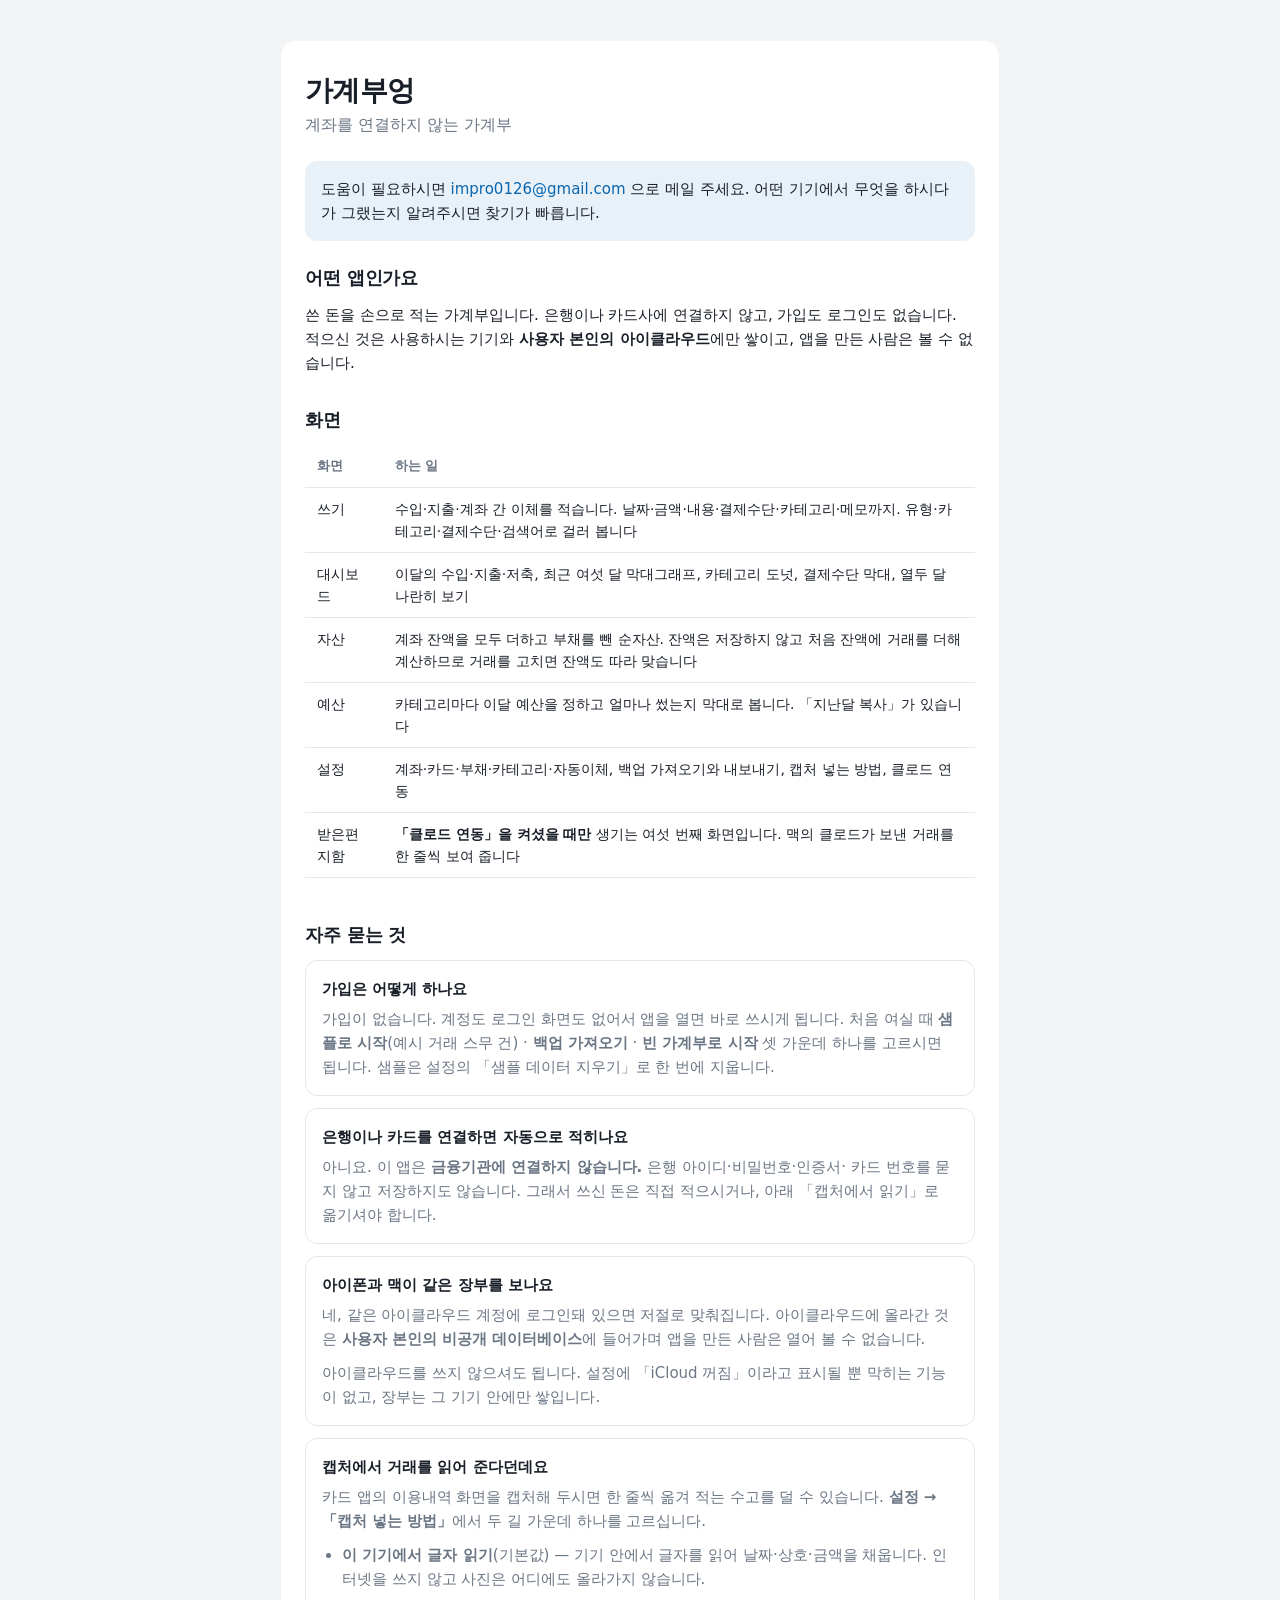
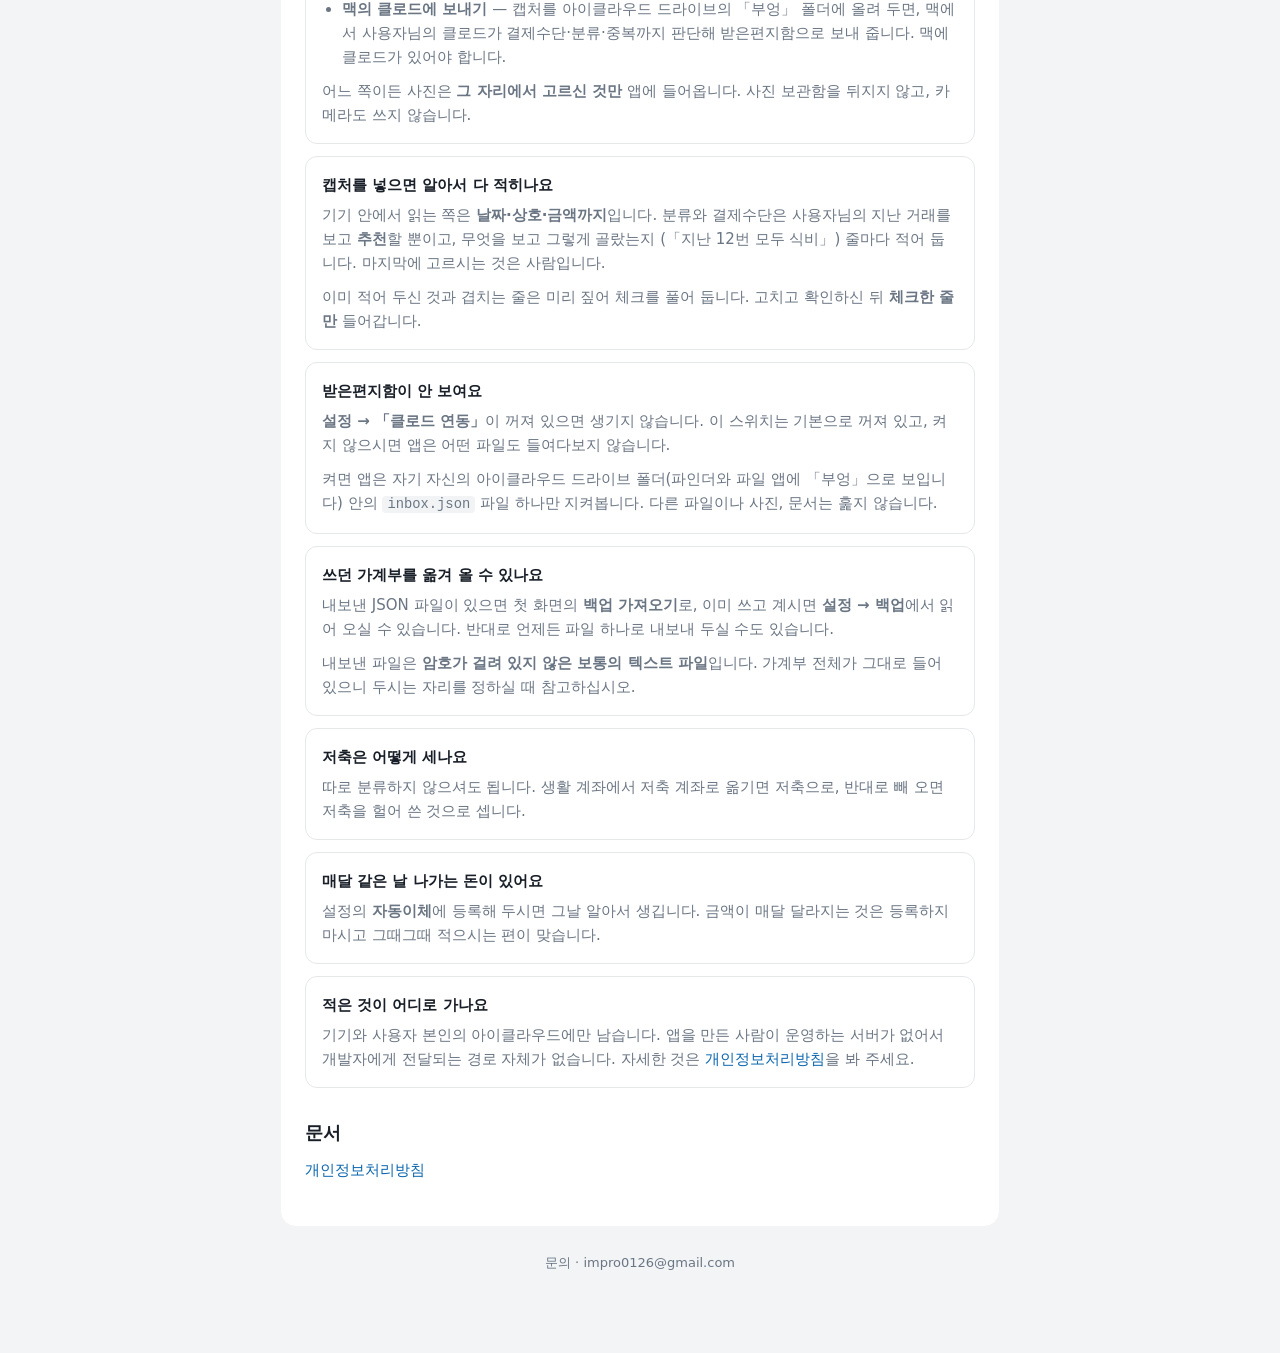
==== index.html @ d1806ceb "페이지 갱신" ====
<!DOCTYPE html>
<html lang="ko">
<head>
<meta charset="utf-8">
<meta name="viewport" content="width=device-width, initial-scale=1">
<title>가계부엉 — 도움말</title>
<link rel="stylesheet" href="style.css">
</head>
<body>
<main>
  <h1>가계부엉</h1>
  <p class="lead">계좌를 연결하지 않는 가계부</p>

  <div class="callout">
    도움이 필요하시면 <a href="mailto:impro0126@gmail.com">impro0126@gmail.com</a> 으로
    메일 주세요. 어떤 기기에서 무엇을 하시다가 그랬는지 알려주시면 찾기가 빠릅니다.
  </div>

  <h2>어떤 앱인가요</h2>
  <p>쓴 돈을 손으로 적는 가계부입니다. 은행이나 카드사에 연결하지 않고, 가입도 로그인도
     없습니다. 적으신 것은 사용하시는 기기와 <b>사용자 본인의 아이클라우드</b>에만 쌓이고,
     앱을 만든 사람은 볼 수 없습니다.</p>

  <h2>화면</h2>
  <div class="table-wrap">
  <table>
    <thead><tr><th>화면</th><th>하는 일</th></tr></thead>
    <tbody>
      <tr><td>쓰기</td><td>수입·지출·계좌 간 이체를 적습니다. 날짜·금액·내용·결제수단·카테고리·메모까지. 유형·카테고리·결제수단·검색어로 걸러 봅니다</td></tr>
      <tr><td>대시보드</td><td>이달의 수입·지출·저축, 최근 여섯 달 막대그래프, 카테고리 도넛, 결제수단 막대, 열두 달 나란히 보기</td></tr>
      <tr><td>자산</td><td>계좌 잔액을 모두 더하고 부채를 뺀 순자산. 잔액은 저장하지 않고 처음 잔액에 거래를 더해 계산하므로 거래를 고치면 잔액도 따라 맞습니다</td></tr>
      <tr><td>예산</td><td>카테고리마다 이달 예산을 정하고 얼마나 썼는지 막대로 봅니다. 「지난달 복사」가 있습니다</td></tr>
      <tr><td>설정</td><td>계좌·카드·부채·카테고리·자동이체, 백업 가져오기와 내보내기, 캡처 넣는 방법, 클로드 연동</td></tr>
      <tr><td>받은편지함</td><td><b>「클로드 연동」을 켜셨을 때만</b> 생기는 여섯 번째 화면입니다. 맥의 클로드가 보낸 거래를 한 줄씩 보여 줍니다</td></tr>
    </tbody>
  </table>
  </div>

  <h2>자주 묻는 것</h2>

  <div class="faq">
    <strong>가입은 어떻게 하나요</strong>
    <p>가입이 없습니다. 계정도 로그인 화면도 없어서 앱을 열면 바로 쓰시게 됩니다.
       처음 여실 때 <b>샘플로 시작</b>(예시 거래 스무 건) · <b>백업 가져오기</b> ·
       <b>빈 가계부로 시작</b> 셋 가운데 하나를 고르시면 됩니다. 샘플은 설정의
       「샘플 데이터 지우기」로 한 번에 지웁니다.</p>
  </div>

  <div class="faq">
    <strong>은행이나 카드를 연결하면 자동으로 적히나요</strong>
    <p>아니요. 이 앱은 <b>금융기관에 연결하지 않습니다.</b> 은행 아이디·비밀번호·인증서·
       카드 번호를 묻지 않고 저장하지도 않습니다. 그래서 쓰신 돈은 직접 적으시거나,
       아래 「캡처에서 읽기」로 옮기셔야 합니다.</p>
  </div>

  <div class="faq">
    <strong>아이폰과 맥이 같은 장부를 보나요</strong>
    <p>네, 같은 아이클라우드 계정에 로그인돼 있으면 저절로 맞춰집니다. 아이클라우드에
       올라간 것은 <b>사용자 본인의 비공개 데이터베이스</b>에 들어가며 앱을 만든 사람은
       열어 볼 수 없습니다.</p>
    <p>아이클라우드를 쓰지 않으셔도 됩니다. 설정에 「iCloud 꺼짐」이라고 표시될 뿐
       막히는 기능이 없고, 장부는 그 기기 안에만 쌓입니다.</p>
  </div>

  <div class="faq">
    <strong>캡처에서 거래를 읽어 준다던데요</strong>
    <p>카드 앱의 이용내역 화면을 캡처해 두시면 한 줄씩 옮겨 적는 수고를 덜 수 있습니다.
       <b>설정 → 「캡처 넣는 방법」</b>에서 두 길 가운데 하나를 고르십니다.</p>
    <ul>
      <li><b>이 기기에서 글자 읽기</b>(기본값) — 기기 안에서 글자를 읽어 날짜·상호·금액을
          채웁니다. 인터넷을 쓰지 않고 사진은 어디에도 올라가지 않습니다.</li>
      <li><b>맥의 클로드에 보내기</b> — 캡처를 아이클라우드 드라이브의 「부엉」 폴더에 올려
          두면, 맥에서 사용자님의 클로드가 결제수단·분류·중복까지 판단해 받은편지함으로
          보내 줍니다. 맥에 클로드가 있어야 합니다.</li>
    </ul>
    <p>어느 쪽이든 사진은 <b>그 자리에서 고르신 것만</b> 앱에 들어옵니다. 사진 보관함을
       뒤지지 않고, 카메라도 쓰지 않습니다.</p>
  </div>

  <div class="faq">
    <strong>캡처를 넣으면 알아서 다 적히나요</strong>
    <p>기기 안에서 읽는 쪽은 <b>날짜·상호·금액까지</b>입니다. 분류와 결제수단은
       사용자님의 지난 거래를 보고 <b>추천</b>할 뿐이고, 무엇을 보고 그렇게 골랐는지
       (「지난 12번 모두 식비」) 줄마다 적어 둡니다. 마지막에 고르시는 것은 사람입니다.</p>
    <p>이미 적어 두신 것과 겹치는 줄은 미리 짚어 체크를 풀어 둡니다.
       고치고 확인하신 뒤 <b>체크한 줄만</b> 들어갑니다.</p>
  </div>

  <div class="faq">
    <strong>받은편지함이 안 보여요</strong>
    <p><b>설정 → 「클로드 연동」</b>이 꺼져 있으면 생기지 않습니다. 이 스위치는 기본으로
       꺼져 있고, 켜지 않으시면 앱은 어떤 파일도 들여다보지 않습니다.</p>
    <p>켜면 앱은 자기 자신의 아이클라우드 드라이브 폴더(파인더와 파일 앱에 「부엉」으로
       보입니다) 안의 <code>inbox.json</code> 파일 하나만 지켜봅니다. 다른 파일이나 사진,
       문서는 훑지 않습니다.</p>
  </div>

  <div class="faq">
    <strong>쓰던 가계부를 옮겨 올 수 있나요</strong>
    <p>내보낸 JSON 파일이 있으면 첫 화면의 <b>백업 가져오기</b>로, 이미 쓰고 계시면
       <b>설정 → 백업</b>에서 읽어 오실 수 있습니다. 반대로 언제든 파일 하나로
       내보내 두실 수도 있습니다.</p>
    <p>내보낸 파일은 <b>암호가 걸려 있지 않은 보통의 텍스트 파일</b>입니다. 가계부 전체가
       그대로 들어 있으니 두시는 자리를 정하실 때 참고하십시오.</p>
  </div>

  <div class="faq">
    <strong>저축은 어떻게 세나요</strong>
    <p>따로 분류하지 않으셔도 됩니다. 생활 계좌에서 저축 계좌로 옮기면 저축으로,
       반대로 빼 오면 저축을 헐어 쓴 것으로 셉니다.</p>
  </div>

  <div class="faq">
    <strong>매달 같은 날 나가는 돈이 있어요</strong>
    <p>설정의 <b>자동이체</b>에 등록해 두시면 그날 알아서 생깁니다. 금액이 매달 달라지는
       것은 등록하지 마시고 그때그때 적으시는 편이 맞습니다.</p>
  </div>

  <div class="faq">
    <strong>적은 것이 어디로 가나요</strong>
    <p>기기와 사용자 본인의 아이클라우드에만 남습니다. 앱을 만든 사람이 운영하는 서버가
       없어서 개발자에게 전달되는 경로 자체가 없습니다.
       자세한 것은 <a href="privacy.html">개인정보처리방침</a>을 봐 주세요.</p>
  </div>

  <h2>문서</h2>
  <p><a href="privacy.html">개인정보처리방침</a></p>
</main>
<footer>문의 · impro0126@gmail.com</footer>
</body>
</html>
---- style.css ----
/* 공통 디자인 시스템(루트 DESIGN.md)의 간격·모서리·글자 크기를 따른다.
   소리내어읽기의 `공개_웹페이지/style.css` 를 그대로 가져와 주조색만 바꿨다.

   ⚠️ 주조색은 앱 아이콘의 파랑(#0B66AE — 부엉이 눈에서 뽑은 값)이다.
   이 페이지는 앱의 얼굴이라 토스풍 파랑(#3182F6)을 쓰면 아이콘과 어긋난다.
   DESIGN.md 가 허용하는 예외이며, 소리내어읽기 페이지가 같은 까닭으로
   #3B5BDB 를 쓴다. 두 페이지의 색이 다른 것은 실수가 아니라 앱이 달라서다. */

:root {
  --primary: #0B66AE;
  --primary-container: #e8f1f8;
  --background: #f2f4f6;
  --surface: #ffffff;
  --on-surface: #191f28;
  --on-surface-variant: #6b7684;
  --border: #e5e8eb;
  --border-subtle: #f2f4f6;
}

* { box-sizing: border-box; }

body {
  margin: 0;
  padding: 40px 20px 80px;
  background: var(--background);
  color: var(--on-surface);
  font-family: Pretendard, -apple-system, BlinkMacSystemFont, system-ui,
               'Apple SD Gothic Neo', sans-serif;
  font-size: 15px;
  line-height: 24px;
  -webkit-text-size-adjust: 100%;
}

main {
  max-width: 720px;
  margin: 0 auto;
  background: var(--surface);
  border: 1px solid var(--border-subtle);
  border-radius: 16px;
  padding: 32px 24px;
}

h1 {
  font-size: 28px;
  font-weight: 700;
  line-height: 36px;
  letter-spacing: -0.02em;
  margin: 0 0 4px;
}

h2 {
  font-size: 18px;
  font-weight: 700;
  line-height: 26px;
  letter-spacing: -0.01em;
  margin: 32px 0 12px;
}

h3 {
  font-size: 16px;
  font-weight: 600;
  line-height: 24px;
  margin: 24px 0 8px;
}

p { margin: 0 0 12px; }
ul { margin: 0 0 12px; padding-left: 20px; }
ol { margin: 0 0 12px; padding-left: 20px; }
li { margin-bottom: 6px; }

a { color: var(--primary); text-decoration: none; }
a:hover { text-decoration: underline; }

.meta, .back {
  color: var(--on-surface-variant);
  font-size: 13px;
  line-height: 18px;
}
.meta { margin-bottom: 24px; }
.back { margin: 0 0 24px; }

.callout {
  background: var(--primary-container);
  border-radius: 12px;
  padding: 16px;
  margin-bottom: 8px;
}
/* 방침 첫머리의 한 줄 요약처럼 아래에 본문이 바로 붙는 자리가 있어 여백을 둔다. */
.callout + h2 { margin-top: 24px; }

.lead {
  font-size: 16px;
  color: var(--on-surface-variant);
  margin-bottom: 24px;
}

/* 표는 좁은 화면에서 넘칠 수 있어 가로로만 스크롤시킨다.
   부엉 방침은 표가 셋이라(§2·§3·§5) 이 감싸개를 반드시 씌운다. */
.table-wrap { overflow-x: auto; margin-bottom: 12px; }
table {
  width: 100%;
  border-collapse: collapse;
  font-size: 14px;
  line-height: 22px;
  margin-bottom: 12px;
}
th, td {
  text-align: left;
  padding: 10px 12px;
  border-bottom: 1px solid var(--border);
  vertical-align: top;
}
th {
  font-weight: 600;
  color: var(--on-surface-variant);
  font-size: 13px;
  white-space: nowrap;
}

.faq {
  border: 1px solid var(--border);
  border-radius: 12px;
  padding: 16px;
  margin-bottom: 12px;
}
.faq strong { display: block; margin-bottom: 6px; }
.faq p { margin: 0; color: var(--on-surface-variant); }
/* ⚠️ 위 `margin: 0` 때문에 문단이 둘 이상이면 서로 달라붙는다. 사이를 띄운다. */
.faq p + p,
.faq p + ol,
.faq p + ul { margin-top: 10px; }
.faq ol,
.faq ul { margin: 0; padding-left: 20px; color: var(--on-surface-variant); }
.faq ol + p,
.faq ul + p { margin-top: 10px; }
.faq li { margin-bottom: 6px; }
.faq code {
  background: var(--surface-variant, #f1f3f5);
  border-radius: 4px;
  padding: 1px 5px;
  font-size: 0.92em;
}

code {
  background: #f1f3f5;
  border-radius: 4px;
  padding: 1px 5px;
  font-size: 0.92em;
}

footer {
  max-width: 720px;
  margin: 24px auto 0;
  color: var(--on-surface-variant);
  font-size: 13px;
  text-align: center;
}

@media (max-width: 520px) {
  body { padding: 20px 12px 60px; }
  main { padding: 24px 16px; border-radius: 14px; }
  h1 { font-size: 24px; line-height: 32px; }
}
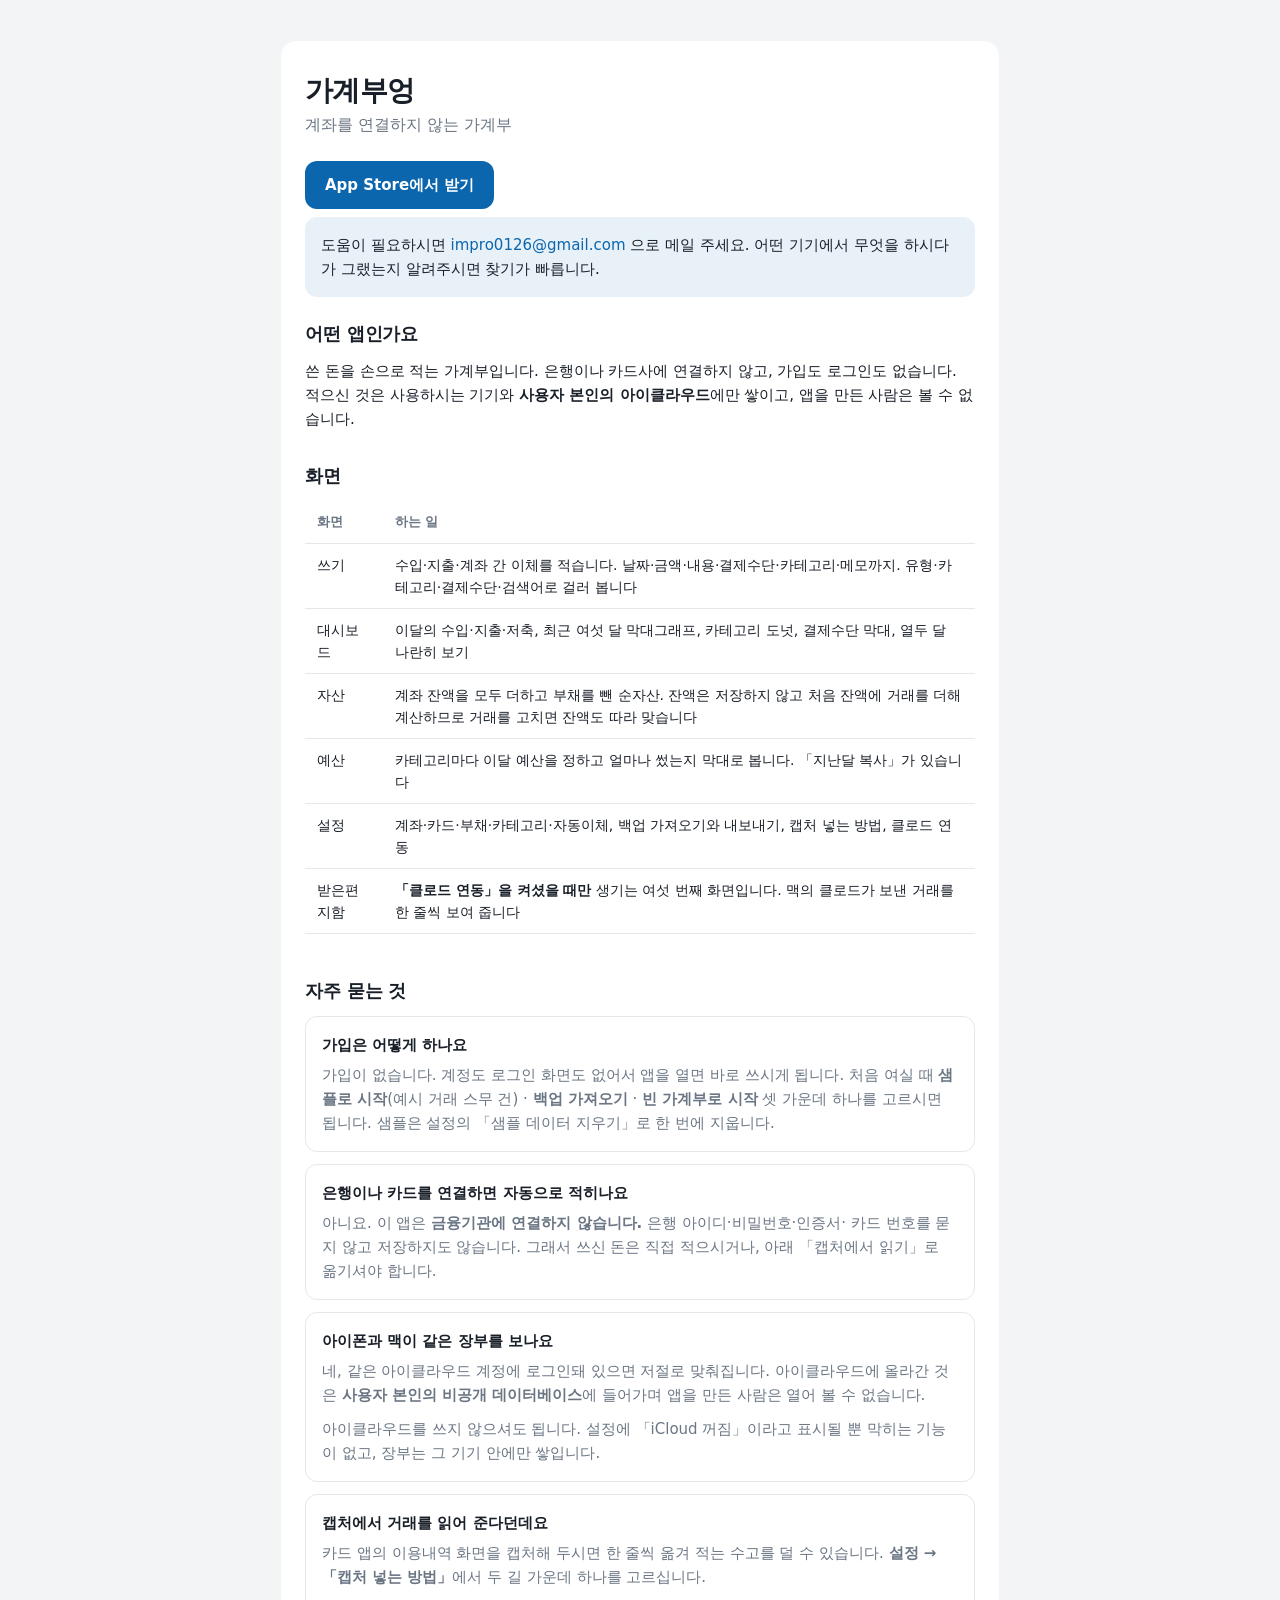
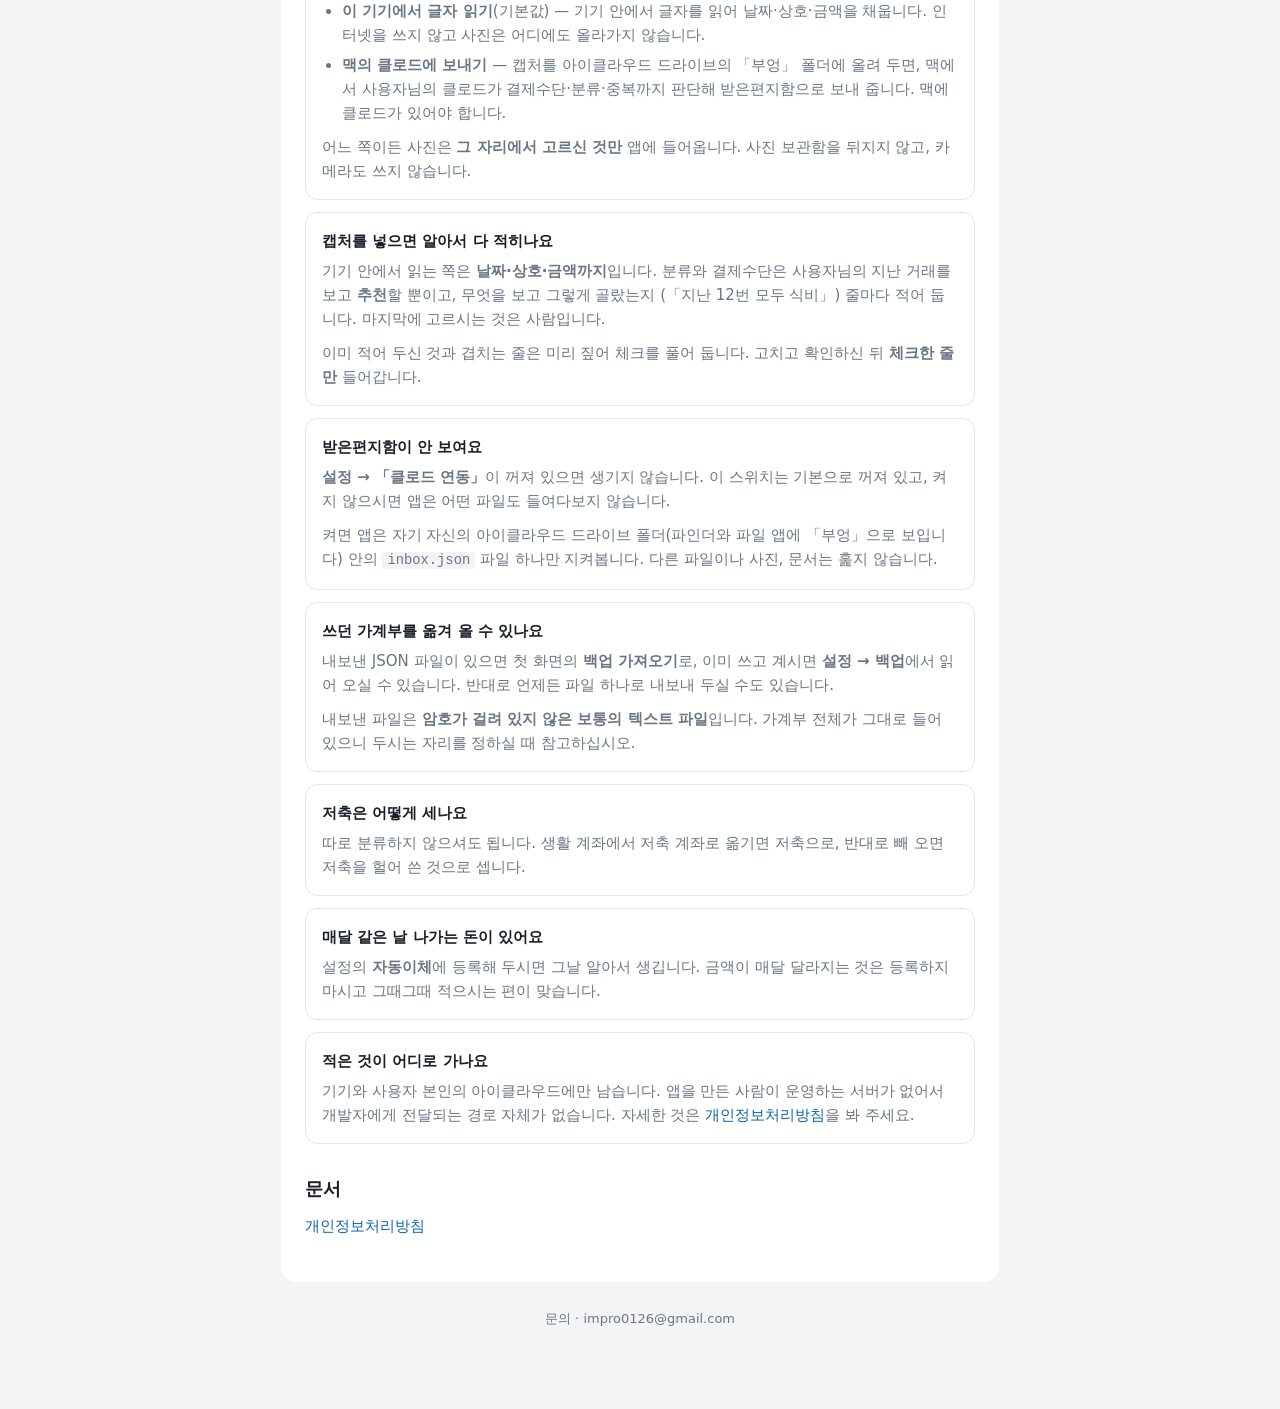
==== commit 5e74928b: "페이지 갱신" ====
--- a/index.html
+++ b/index.html
@@ -3,13 +3,41 @@
 <head>
 <meta charset="utf-8">
 <meta name="viewport" content="width=device-width, initial-scale=1">
-<title>가계부엉 — 도움말</title>
+<title>가계부엉 — 계좌 연결 없는 광고 없는 가계부 앱 (아이폰·맥)</title>
+<!-- 검색 결과와 링크 미리보기에 뜨는 글. 앱스토어 설명과 어긋나지 않게 고칠 것 -->
+<meta name="description" content="은행에 로그인하지 않고 가입도 없는 가계부 앱입니다. 쓴 돈을 적으면 한 달이 그림으로 정리되고, 예산과 순자산까지 봅니다. 광고가 없습니다.">
+<link rel="canonical" href="https://impro0126-pixel.github.io/gagyebueong/">
+<link rel="icon" href="icon.jpg">
+<link rel="apple-touch-icon" href="icon.jpg">
+<meta name="apple-itunes-app" content="app-id=6811481053">
+<meta property="og:type" content="website">
+<meta property="og:locale" content="ko_KR">
+<meta property="og:title" content="가계부엉 — 계좌를 연결하지 않는 가계부">
+<meta property="og:description" content="은행 로그인도 가입도 광고도 없는 가계부 앱">
+<meta property="og:url" content="https://impro0126-pixel.github.io/gagyebueong/">
+<meta property="og:image" content="https://impro0126-pixel.github.io/gagyebueong/icon.jpg">
+<script type="application/ld+json">
+{
+  "@context": "https://schema.org",
+  "@type": "SoftwareApplication",
+  "name": "가계부엉",
+  "description": "계좌를 연결하지 않는 가계부 앱",
+  "operatingSystem": "iOS, macOS",
+  "applicationCategory": "FinanceApplication",
+  "inLanguage": "ko",
+  "image": "https://impro0126-pixel.github.io/gagyebueong/icon.jpg",
+  "downloadUrl": "https://apps.apple.com/kr/app/id6811481053",
+  "offers": { "@type": "Offer", "price": "0", "priceCurrency": "KRW" }
+}
+</script>
 <link rel="stylesheet" href="style.css">
 </head>
 <body>
 <main>
   <h1>가계부엉</h1>
   <p class="lead">계좌를 연결하지 않는 가계부</p>
+
+  <a class="store-button" href="https://apps.apple.com/kr/app/id6811481053">App Store에서 받기</a>
 
   <div class="callout">
     도움이 필요하시면 <a href="mailto:impro0126@gmail.com">impro0126@gmail.com</a> 으로
--- a/style.css
+++ b/style.css
@@ -148,6 +148,19 @@
   font-size: 0.92em;
 }
 
+/* 앱스토어로 가는 단추. 애플 공식 배지 그림은 안 쓴다 — 받아 둔 그림이 없고,
+   글자 단추면 색이 페이지 주조색을 따라간다. */
+.store-button {
+  display: inline-block;
+  background: var(--primary);
+  color: #fff;
+  font-weight: 600;
+  border-radius: 12px;
+  padding: 12px 20px;
+  margin-bottom: 8px;
+}
+.store-button:hover { text-decoration: none; opacity: 0.9; }
+
 footer {
   max-width: 720px;
   margin: 24px auto 0;
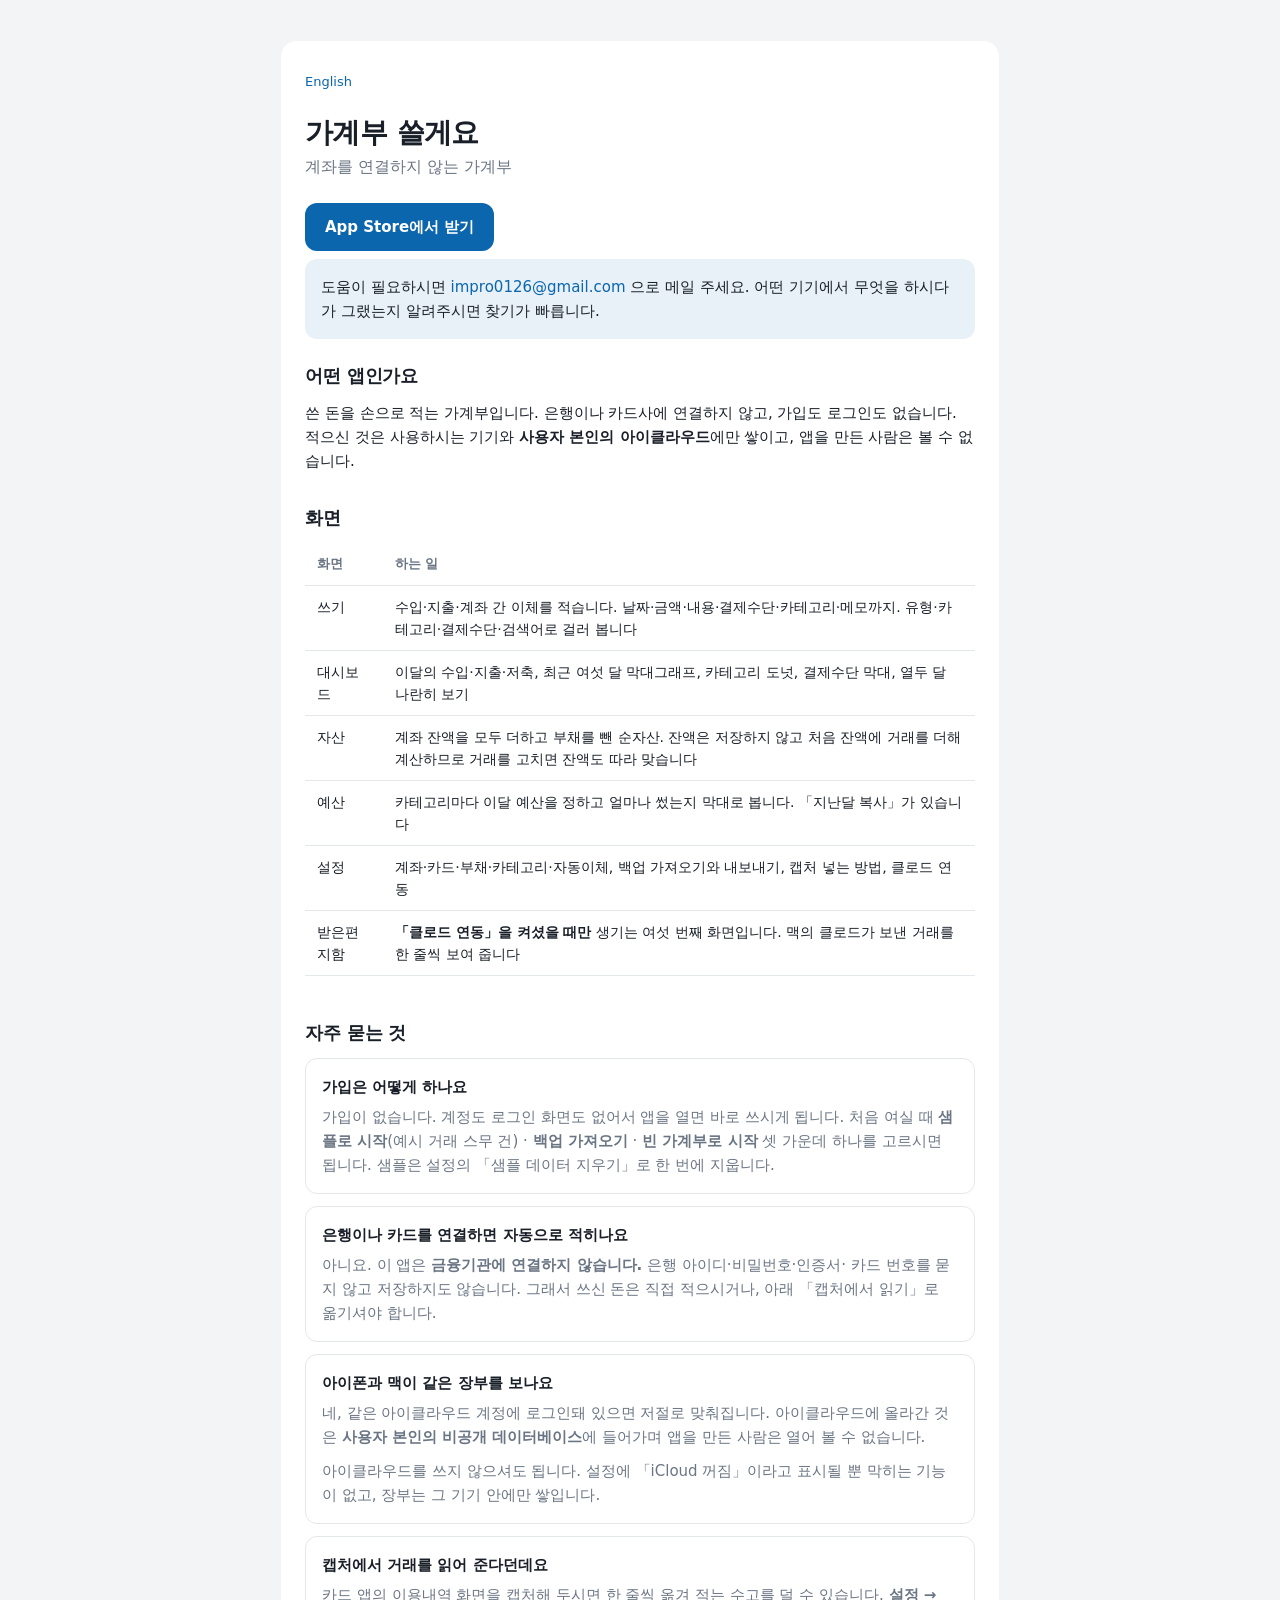
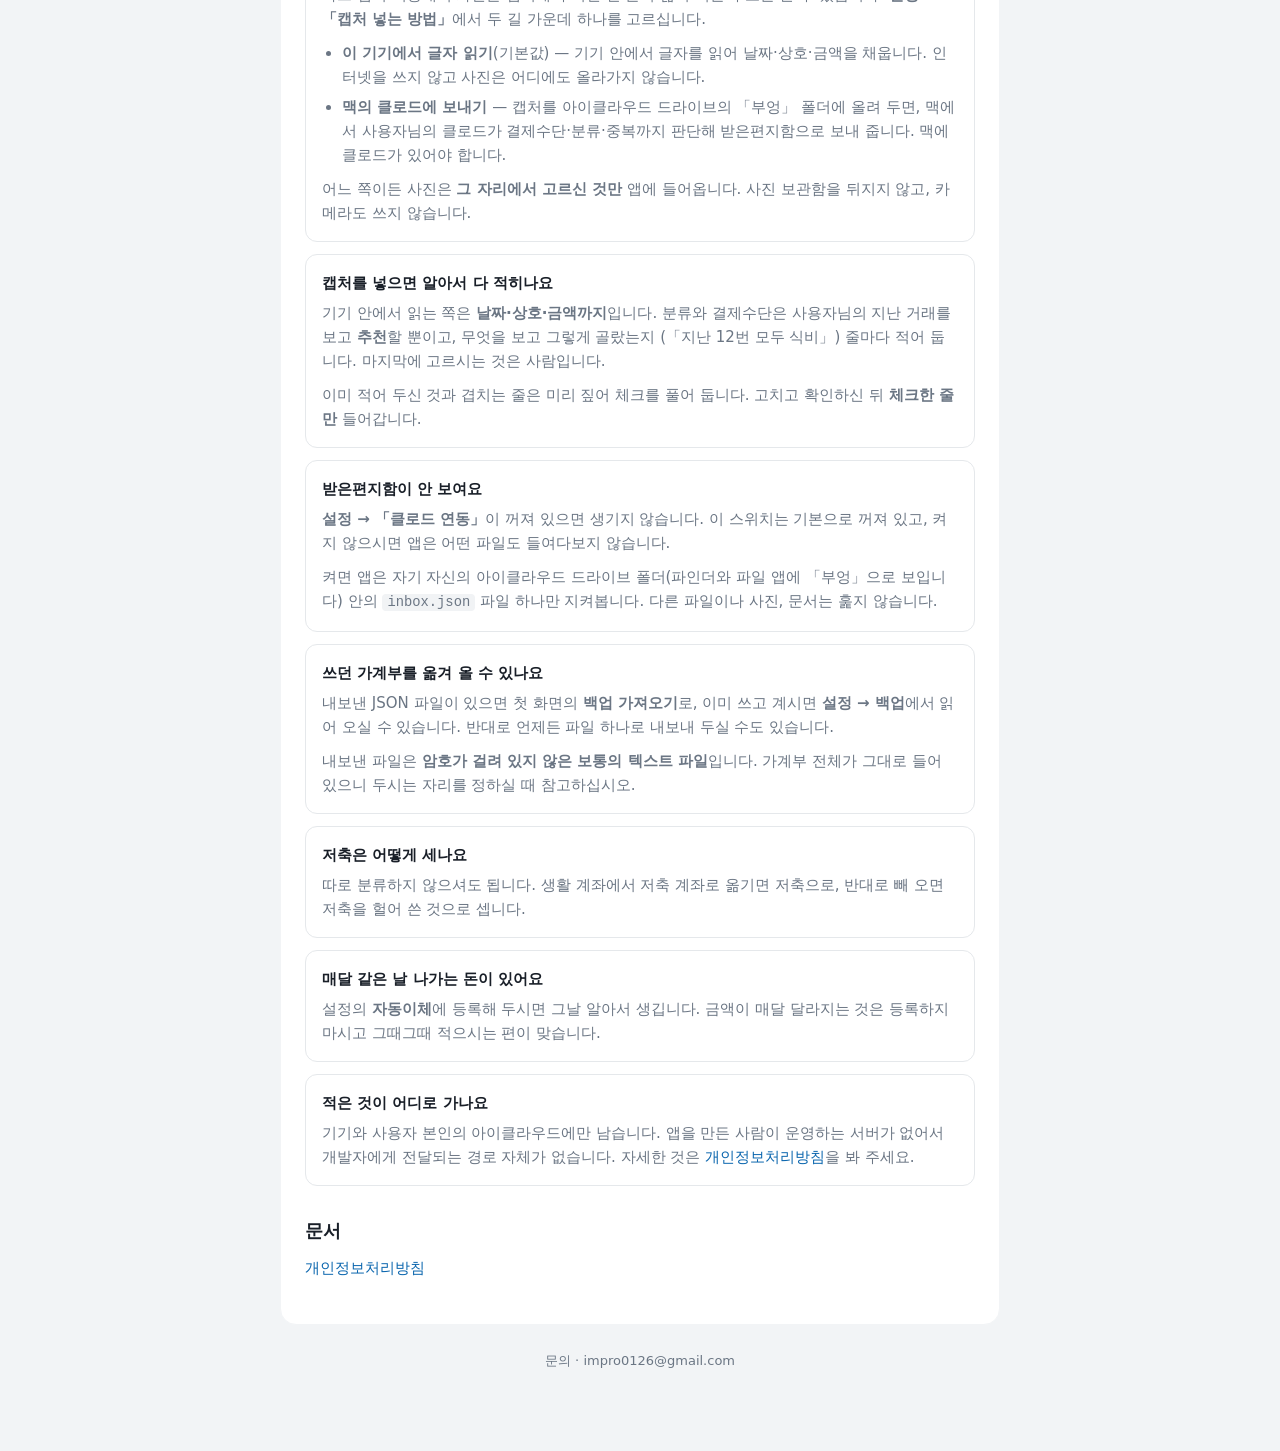
==== commit f10799d9: "페이지 갱신" ====
--- a/index.html
+++ b/index.html
@@ -3,16 +3,18 @@
 <head>
 <meta charset="utf-8">
 <meta name="viewport" content="width=device-width, initial-scale=1">
-<title>가계부엉 — 계좌 연결 없는 광고 없는 가계부 앱 (아이폰·맥)</title>
+<title>가계부 쓸게요 — 계좌 연결 없는 광고 없는 가계부 앱 (아이폰·맥)</title>
 <!-- 검색 결과와 링크 미리보기에 뜨는 글. 앱스토어 설명과 어긋나지 않게 고칠 것 -->
 <meta name="description" content="은행에 로그인하지 않고 가입도 없는 가계부 앱입니다. 쓴 돈을 적으면 한 달이 그림으로 정리되고, 예산과 순자산까지 봅니다. 광고가 없습니다.">
 <link rel="canonical" href="https://impro0126-pixel.github.io/gagyebueong/">
+<link rel="alternate" hreflang="ko" href="https://impro0126-pixel.github.io/gagyebueong/">
+<link rel="alternate" hreflang="en" href="https://impro0126-pixel.github.io/gagyebueong/en/">
 <link rel="icon" href="icon.jpg">
 <link rel="apple-touch-icon" href="icon.jpg">
 <meta name="apple-itunes-app" content="app-id=6811481053">
 <meta property="og:type" content="website">
 <meta property="og:locale" content="ko_KR">
-<meta property="og:title" content="가계부엉 — 계좌를 연결하지 않는 가계부">
+<meta property="og:title" content="가계부 쓸게요 — 계좌를 연결하지 않는 가계부">
 <meta property="og:description" content="은행 로그인도 가입도 광고도 없는 가계부 앱">
 <meta property="og:url" content="https://impro0126-pixel.github.io/gagyebueong/">
 <meta property="og:image" content="https://impro0126-pixel.github.io/gagyebueong/icon.jpg">
@@ -20,7 +22,7 @@
 {
   "@context": "https://schema.org",
   "@type": "SoftwareApplication",
-  "name": "가계부엉",
+  "name": "가계부 쓸게요",
   "description": "계좌를 연결하지 않는 가계부 앱",
   "operatingSystem": "iOS, macOS",
   "applicationCategory": "FinanceApplication",
@@ -34,7 +36,9 @@
 </head>
 <body>
 <main>
-  <h1>가계부엉</h1>
+  <p class="back"><a href="en/" lang="en">English</a></p>
+
+  <h1>가계부 쓸게요</h1>
   <p class="lead">계좌를 연결하지 않는 가계부</p>
 
   <a class="store-button" href="https://apps.apple.com/kr/app/id6811481053">App Store에서 받기</a>
